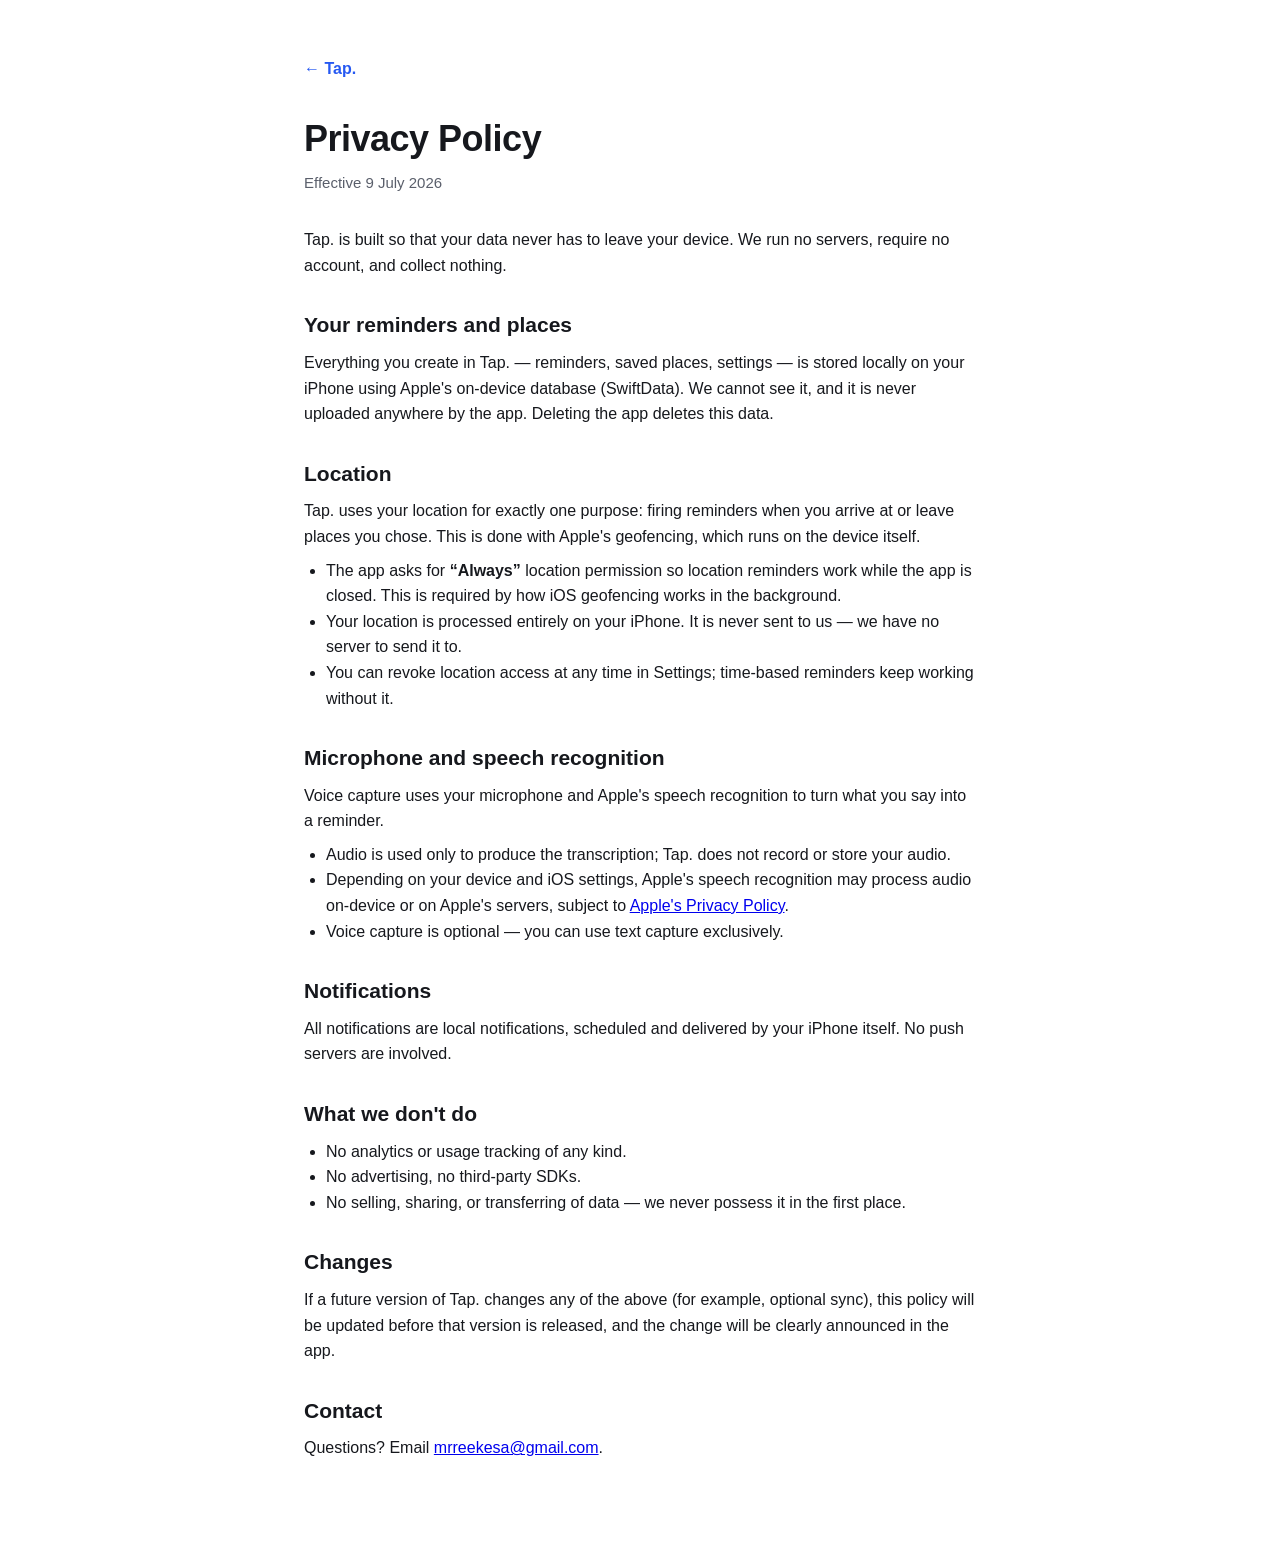
==== docs/privacy.html @ b5143642 "Add landing page and privacy policy (GitHub Pages site in /docs) Co-Authored-By: Claude Fable 5 <nor" ====
<!doctype html>
<html lang="en">
<head>
  <meta charset="utf-8" />
  <meta name="viewport" content="width=device-width, initial-scale=1" />
  <title>Privacy Policy — Tap.</title>
  <meta name="description" content="Privacy policy for the Tap. reminder app." />
  <link rel="icon" type="image/png" href="icon.png" />
  <link rel="stylesheet" href="style.css" />
</head>
<body>

  <main class="doc">
    <a class="back" href="index.html">← Tap.</a>
    <h1>Privacy Policy</h1>
    <p class="date">Effective 9 July 2026</p>

    <p>Tap. is built so that your data never has to leave your device. We run no servers, require no account, and collect nothing.</p>

    <h2>Your reminders and places</h2>
    <p>Everything you create in Tap. — reminders, saved places, settings — is stored locally on your iPhone using Apple's on-device database (SwiftData). We cannot see it, and it is never uploaded anywhere by the app. Deleting the app deletes this data.</p>

    <h2>Location</h2>
    <p>Tap. uses your location for exactly one purpose: firing reminders when you arrive at or leave places you chose. This is done with Apple's geofencing, which runs on the device itself.</p>
    <ul>
      <li>The app asks for <strong>“Always”</strong> location permission so location reminders work while the app is closed. This is required by how iOS geofencing works in the background.</li>
      <li>Your location is processed entirely on your iPhone. It is never sent to us — we have no server to send it to.</li>
      <li>You can revoke location access at any time in Settings; time-based reminders keep working without it.</li>
    </ul>

    <h2>Microphone and speech recognition</h2>
    <p>Voice capture uses your microphone and Apple's speech recognition to turn what you say into a reminder.</p>
    <ul>
      <li>Audio is used only to produce the transcription; Tap. does not record or store your audio.</li>
      <li>Depending on your device and iOS settings, Apple's speech recognition may process audio on-device or on Apple's servers, subject to <a href="https://www.apple.com/legal/privacy/">Apple's Privacy Policy</a>.</li>
      <li>Voice capture is optional — you can use text capture exclusively.</li>
    </ul>

    <h2>Notifications</h2>
    <p>All notifications are local notifications, scheduled and delivered by your iPhone itself. No push servers are involved.</p>

    <h2>What we don't do</h2>
    <ul>
      <li>No analytics or usage tracking of any kind.</li>
      <li>No advertising, no third-party SDKs.</li>
      <li>No selling, sharing, or transferring of data — we never possess it in the first place.</li>
    </ul>

    <h2>Changes</h2>
    <p>If a future version of Tap. changes any of the above (for example, optional sync), this policy will be updated before that version is released, and the change will be clearly announced in the app.</p>

    <h2>Contact</h2>
    <p>Questions? Email <a href="mailto:mrreekesa@gmail.com">mrreekesa@gmail.com</a>.</p>
  </main>

</body>
</html>
---- docs/style.css ----
/* Tap. — shared site styles. Brand: indigo #211A5C → blue #2659F2 (app icon gradient). */

:root {
  --indigo: #211a5c;
  --blue: #2659f2;
  --chip-blue: #2659f2;
  --chip-indigo: #211a5c;
  --bg: #ffffff;
  --bg-soft: #f4f5f9;
  --text: #16181d;
  --text-2: #5a5f6b;
  --card: #ffffff;
  --border: #e4e6ee;
}

@media (prefers-color-scheme: dark) {
  :root {
    --chip-blue: #6b94ff;
    --chip-indigo: #a3a8ff;
    --bg: #0b0c10;
    --bg-soft: #14161c;
    --text: #f2f3f7;
    --text-2: #9aa0ad;
    --card: #171a21;
    --border: #262a34;
  }
}

* { margin: 0; padding: 0; box-sizing: border-box; }

body {
  font-family: -apple-system, BlinkMacSystemFont, "Segoe UI", Roboto, Helvetica, Arial, sans-serif;
  background: var(--bg);
  color: var(--text);
  line-height: 1.6;
  -webkit-font-smoothing: antialiased;
}

.wrap { max-width: 960px; margin: 0 auto; padding: 0 24px; }

/* ---------- Hero ---------- */

.hero {
  position: relative;
  overflow: hidden;
  text-align: center;
  padding: 88px 24px 72px;
  background: linear-gradient(135deg, var(--indigo), var(--blue));
  color: #fff;
}

.hero .ring {
  position: absolute;
  left: 50%;
  top: 42%;
  transform: translate(-50%, -50%);
  border: 2px solid rgba(255, 255, 255, 0.10);
  border-radius: 50%;
  pointer-events: none;
}
.ring.r1 { width: 340px; height: 340px; }
.ring.r2 { width: 520px; height: 520px; border-width: 3px; }
.ring.r3 { width: 720px; height: 720px; border-width: 4px; }

.hero img.icon {
  width: 96px;
  height: 96px;
  border-radius: 22px;
  box-shadow: 0 12px 40px rgba(0, 0, 0, 0.35);
  position: relative;
}

.hero h1 {
  font-size: 56px;
  font-weight: 800;
  letter-spacing: -1px;
  margin-top: 20px;
  position: relative;
}

.hero p.tagline {
  font-size: 21px;
  opacity: 0.92;
  margin-top: 6px;
  position: relative;
}

.soon {
  display: inline-block;
  margin-top: 26px;
  padding: 9px 20px;
  border: 1.5px solid rgba(255, 255, 255, 0.55);
  border-radius: 999px;
  font-size: 14px;
  font-weight: 600;
  letter-spacing: 0.4px;
  position: relative;
}

/* ---------- Example parse ---------- */

.example {
  background: var(--bg-soft);
  padding: 44px 24px;
  text-align: center;
}

.example .said {
  font-size: 19px;
  font-style: italic;
  color: var(--text-2);
}

.example .arrow { font-size: 22px; margin: 10px 0 14px; color: var(--text-2); }

.chips { display: flex; gap: 10px; justify-content: center; flex-wrap: wrap; }

.chip {
  display: inline-flex;
  align-items: center;
  gap: 6px;
  padding: 7px 16px;
  border-radius: 999px;
  font-size: 15px;
  font-weight: 600;
  background: color-mix(in srgb, var(--chip-blue) 12%, transparent);
  color: var(--chip-blue);
}

.chip.place {
  background: color-mix(in srgb, var(--chip-indigo) 12%, transparent);
  color: var(--chip-indigo);
}

.example .saved {
  margin-top: 16px;
  font-size: 15px;
  color: var(--text-2);
}

/* ---------- Features ---------- */

.features { padding: 64px 0; }

.features h2, .shots h2 {
  text-align: center;
  font-size: 32px;
  letter-spacing: -0.5px;
  margin-bottom: 40px;
}

.grid {
  display: grid;
  grid-template-columns: repeat(auto-fit, minmax(260px, 1fr));
  gap: 18px;
}

.card {
  background: var(--card);
  border: 1px solid var(--border);
  border-radius: 16px;
  padding: 22px;
}

.card .emoji { font-size: 26px; }

.card h3 { font-size: 17px; margin: 10px 0 6px; }

.card p { font-size: 15px; color: var(--text-2); }

/* ---------- Screenshots ---------- */

.shots { background: var(--bg-soft); padding: 64px 0 72px; }

.shots .row {
  display: flex;
  gap: 18px;
  overflow-x: auto;
  padding: 4px 24px 16px;
  -webkit-overflow-scrolling: touch;
  scroll-snap-type: x mandatory;
}

.shots img {
  width: 220px;
  border-radius: 26px;
  border: 1px solid var(--border);
  box-shadow: 0 10px 30px rgba(10, 12, 40, 0.14);
  scroll-snap-align: center;
  flex-shrink: 0;
}

/* ---------- Footer ---------- */

footer {
  text-align: center;
  padding: 44px 24px 56px;
  font-size: 15px;
  color: var(--text-2);
}

footer a { color: var(--chip-blue); text-decoration: none; }
footer a:hover { text-decoration: underline; }
footer .links { display: flex; gap: 22px; justify-content: center; margin-bottom: 12px; flex-wrap: wrap; }

/* ---------- Privacy page ---------- */

.doc { max-width: 720px; margin: 0 auto; padding: 56px 24px 80px; }
.doc h1 { font-size: 36px; letter-spacing: -0.5px; margin-bottom: 4px; }
.doc .date { color: var(--text-2); font-size: 15px; margin-bottom: 32px; }
.doc h2 { font-size: 21px; margin: 30px 0 8px; }
.doc p, .doc li { font-size: 16px; color: var(--text); }
.doc ul { padding-left: 22px; margin: 8px 0; }
.doc .back { display: inline-block; margin-bottom: 28px; color: var(--chip-blue); text-decoration: none; font-weight: 600; }

@media (max-width: 560px) {
  .hero h1 { font-size: 44px; }
  .hero p.tagline { font-size: 18px; }
  .features h2, .shots h2 { font-size: 26px; }
}
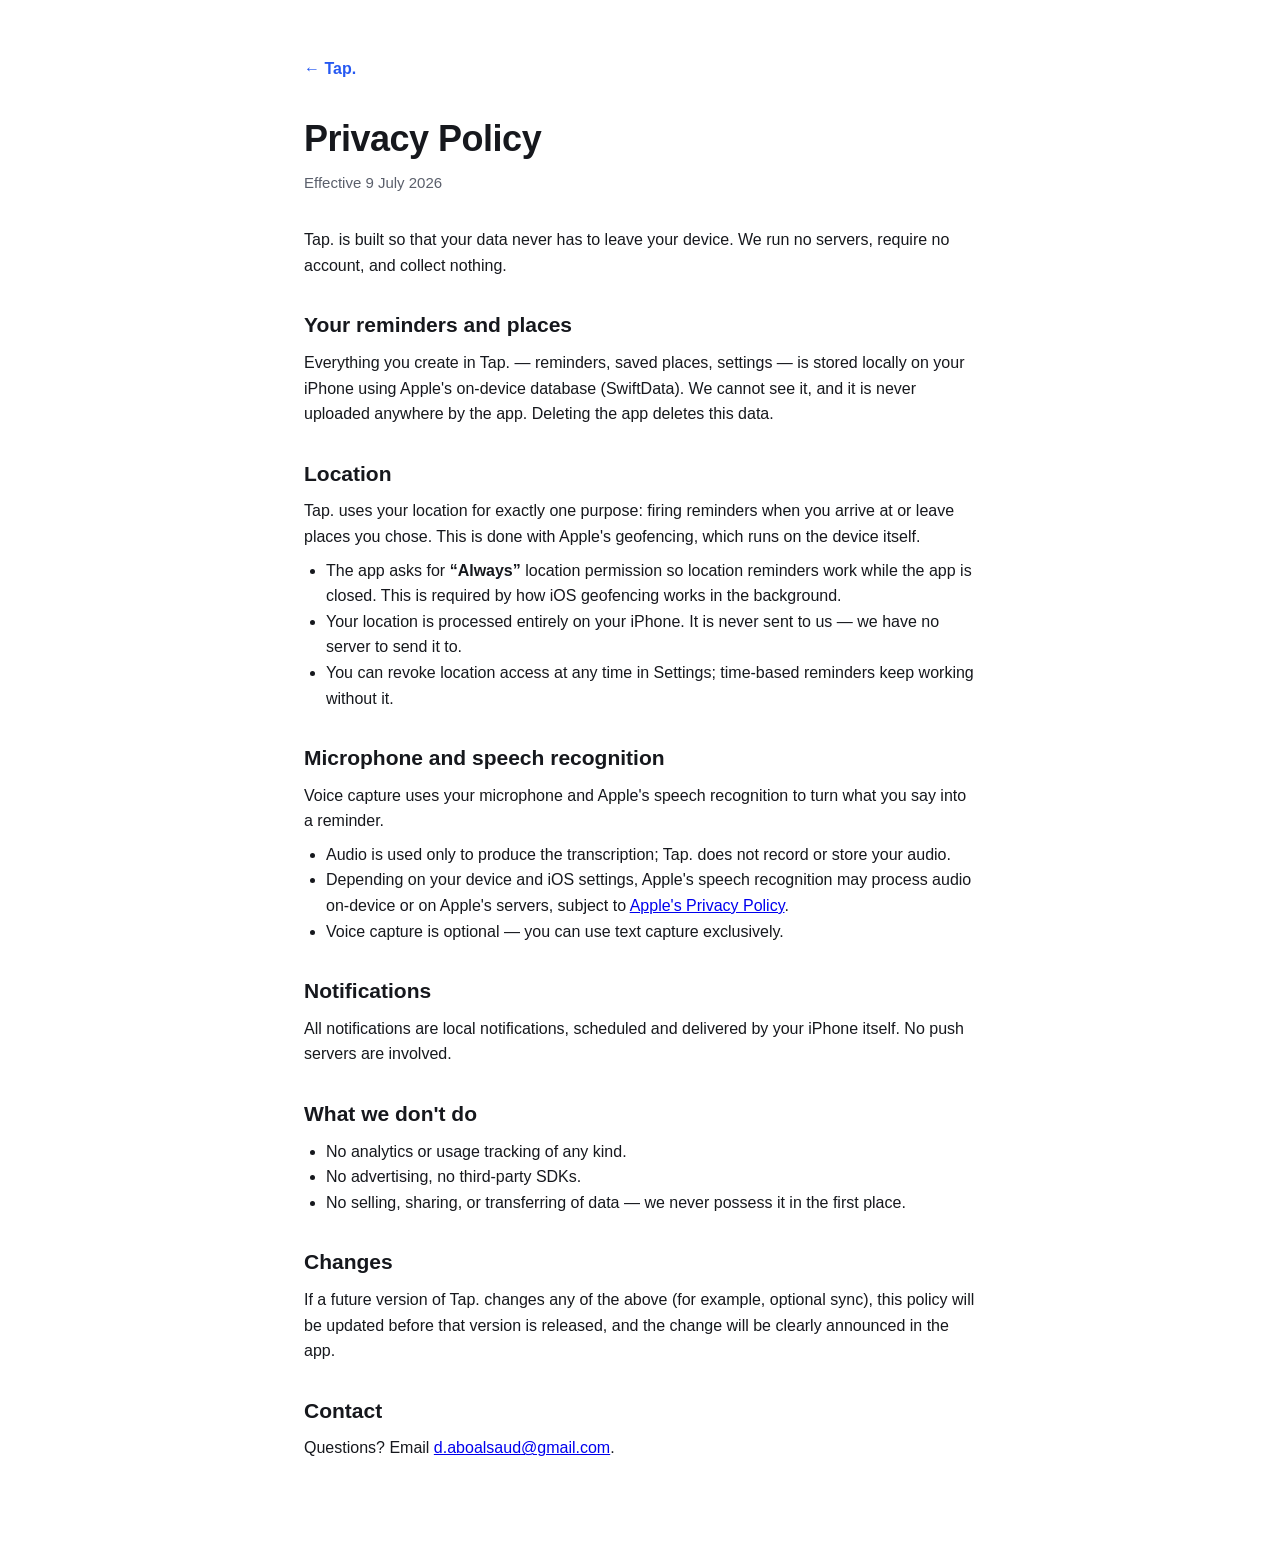
==== commit 08a50bf4: "Use correct contact email on website Co-Authored-By: Claude Fable 5 <noreply@anthropic.com>" ====
--- a/docs/privacy.html
+++ b/docs/privacy.html
@@ -50,7 +50,7 @@
     <p>If a future version of Tap. changes any of the above (for example, optional sync), this policy will be updated before that version is released, and the change will be clearly announced in the app.</p>
 
     <h2>Contact</h2>
-    <p>Questions? Email <a href="mailto:mrreekesa@gmail.com">mrreekesa@gmail.com</a>.</p>
+    <p>Questions? Email <a href="mailto:d.aboalsaud@gmail.com">d.aboalsaud@gmail.com</a>.</p>
   </main>
 
 </body>
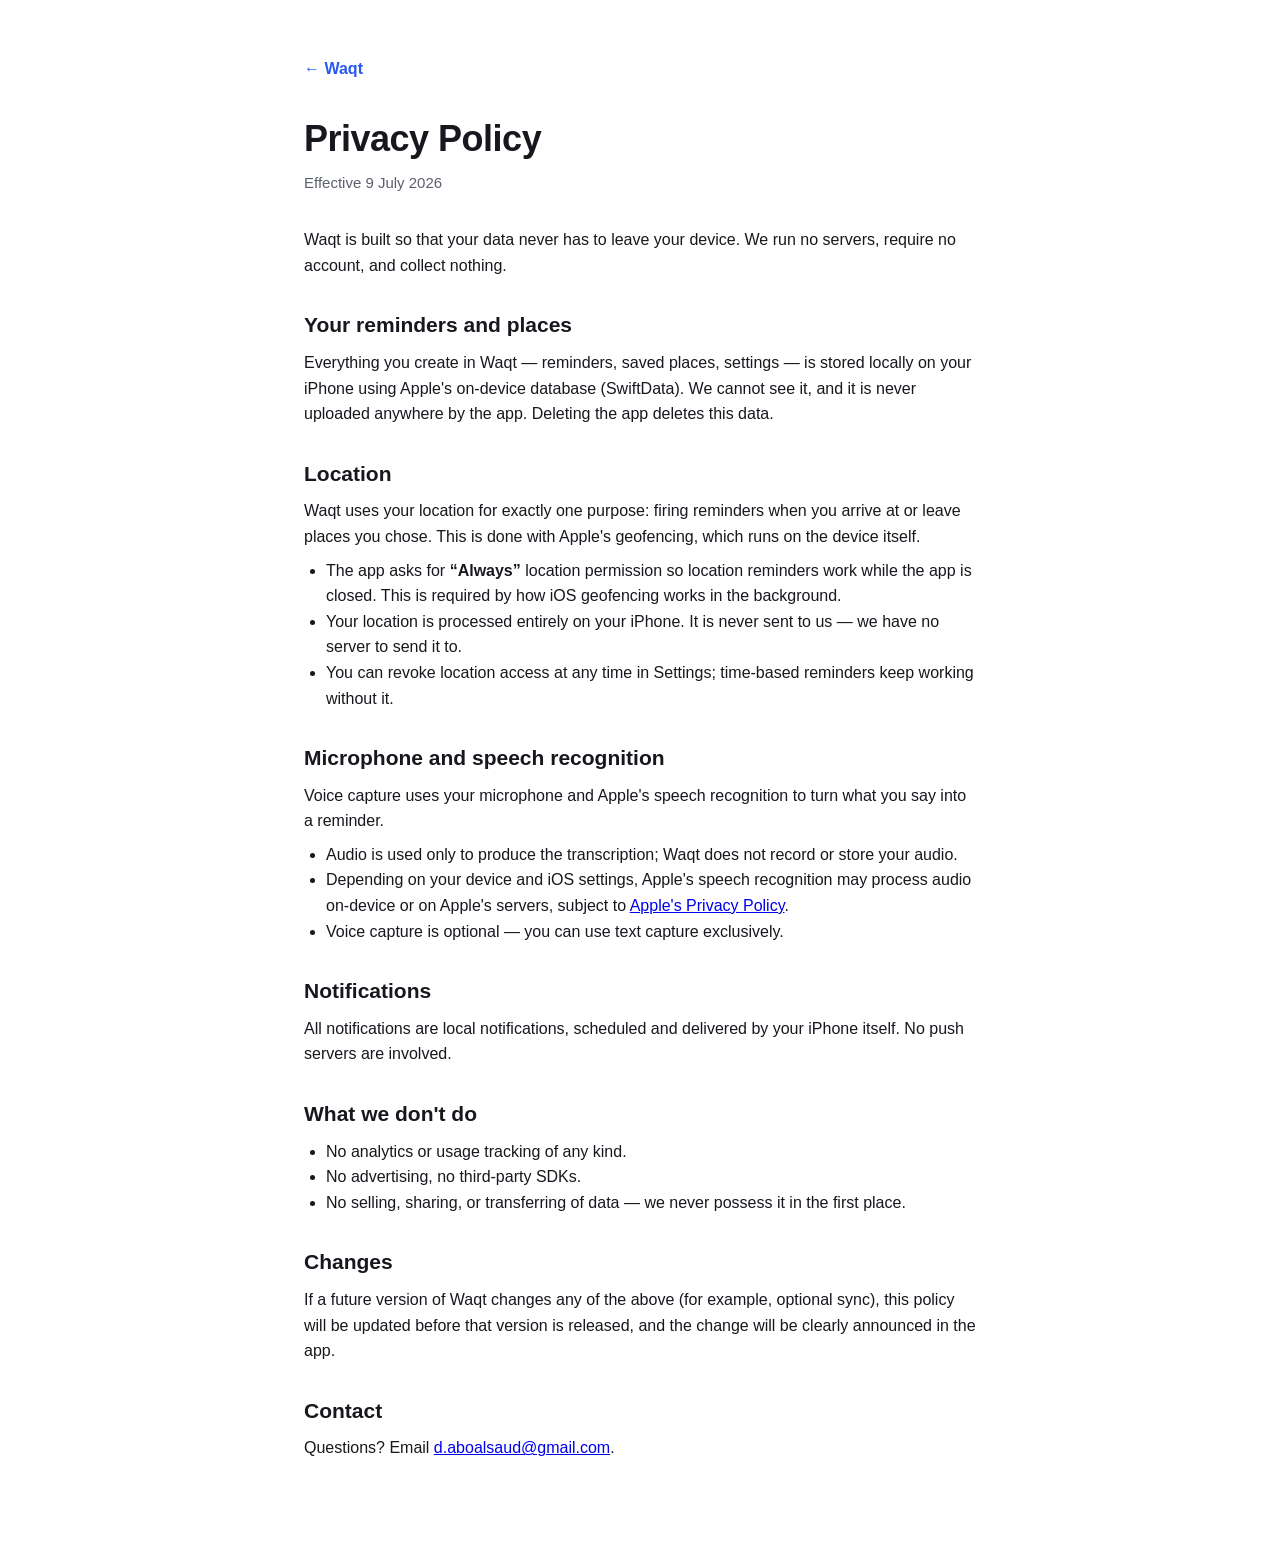
==== commit 91d6ec48: "Rename website and README to Waqt, use the new icon Co-Authored-By: Claude Opus 5.5 <noreply@anthrop" ====
--- a/docs/privacy.html
+++ b/docs/privacy.html
@@ -3,25 +3,25 @@
 <head>
   <meta charset="utf-8" />
   <meta name="viewport" content="width=device-width, initial-scale=1" />
-  <title>Privacy Policy — Tap.</title>
-  <meta name="description" content="Privacy policy for the Tap. reminder app." />
+  <title>Privacy Policy — Waqt</title>
+  <meta name="description" content="Privacy policy for the Waqt reminder app." />
   <link rel="icon" type="image/png" href="icon.png" />
   <link rel="stylesheet" href="style.css" />
 </head>
 <body>
 
   <main class="doc">
-    <a class="back" href="index.html">← Tap.</a>
+    <a class="back" href="index.html">← Waqt</a>
     <h1>Privacy Policy</h1>
     <p class="date">Effective 9 July 2026</p>
 
-    <p>Tap. is built so that your data never has to leave your device. We run no servers, require no account, and collect nothing.</p>
+    <p>Waqt is built so that your data never has to leave your device. We run no servers, require no account, and collect nothing.</p>
 
     <h2>Your reminders and places</h2>
-    <p>Everything you create in Tap. — reminders, saved places, settings — is stored locally on your iPhone using Apple's on-device database (SwiftData). We cannot see it, and it is never uploaded anywhere by the app. Deleting the app deletes this data.</p>
+    <p>Everything you create in Waqt — reminders, saved places, settings — is stored locally on your iPhone using Apple's on-device database (SwiftData). We cannot see it, and it is never uploaded anywhere by the app. Deleting the app deletes this data.</p>
 
     <h2>Location</h2>
-    <p>Tap. uses your location for exactly one purpose: firing reminders when you arrive at or leave places you chose. This is done with Apple's geofencing, which runs on the device itself.</p>
+    <p>Waqt uses your location for exactly one purpose: firing reminders when you arrive at or leave places you chose. This is done with Apple's geofencing, which runs on the device itself.</p>
     <ul>
       <li>The app asks for <strong>“Always”</strong> location permission so location reminders work while the app is closed. This is required by how iOS geofencing works in the background.</li>
       <li>Your location is processed entirely on your iPhone. It is never sent to us — we have no server to send it to.</li>
@@ -31,7 +31,7 @@
     <h2>Microphone and speech recognition</h2>
     <p>Voice capture uses your microphone and Apple's speech recognition to turn what you say into a reminder.</p>
     <ul>
-      <li>Audio is used only to produce the transcription; Tap. does not record or store your audio.</li>
+      <li>Audio is used only to produce the transcription; Waqt does not record or store your audio.</li>
       <li>Depending on your device and iOS settings, Apple's speech recognition may process audio on-device or on Apple's servers, subject to <a href="https://www.apple.com/legal/privacy/">Apple's Privacy Policy</a>.</li>
       <li>Voice capture is optional — you can use text capture exclusively.</li>
     </ul>
@@ -47,7 +47,7 @@
     </ul>
 
     <h2>Changes</h2>
-    <p>If a future version of Tap. changes any of the above (for example, optional sync), this policy will be updated before that version is released, and the change will be clearly announced in the app.</p>
+    <p>If a future version of Waqt changes any of the above (for example, optional sync), this policy will be updated before that version is released, and the change will be clearly announced in the app.</p>
 
     <h2>Contact</h2>
     <p>Questions? Email <a href="mailto:d.aboalsaud@gmail.com">d.aboalsaud@gmail.com</a>.</p>
